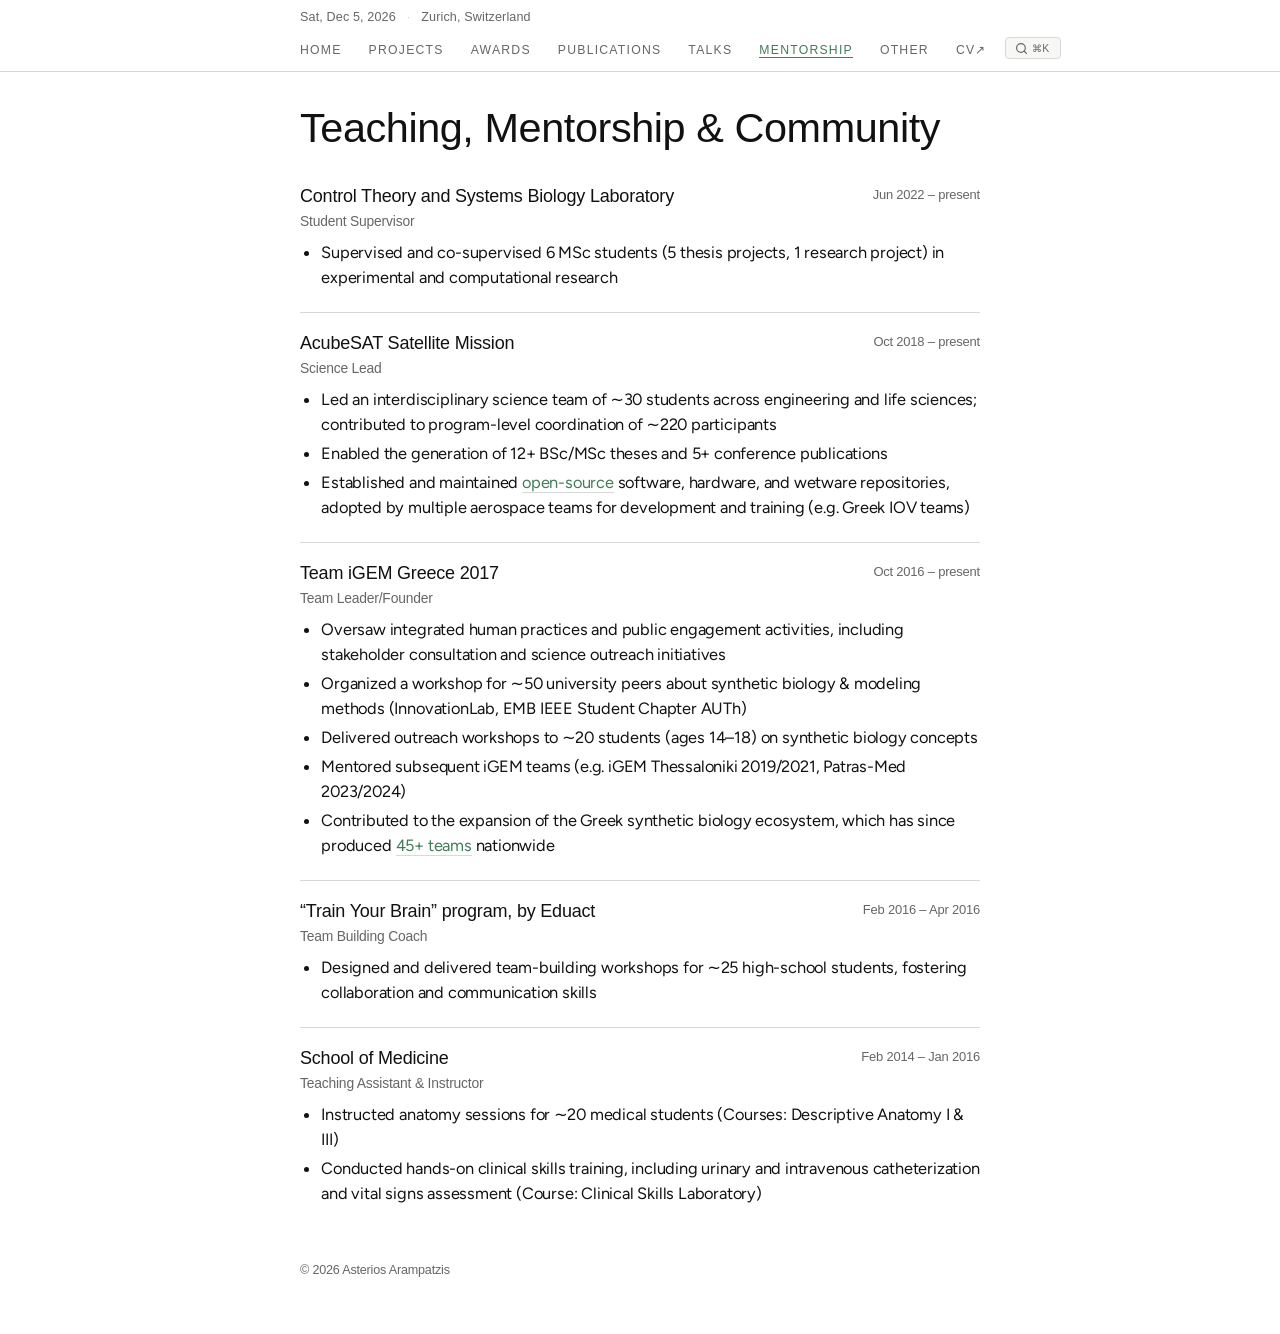
==== mentorship/index.html @ a6fd3494 "Add initial version" ====
<!DOCTYPE html>
<html lang="en">
<head>
  <meta charset="UTF-8">
  <meta name="viewport" content="width=device-width, initial-scale=1.0">
  <title>Mentorship &amp; Community &mdash; Asterios Arampatzis</title>
  <meta name="description" content="Mentorship and community activities of Asterios Arampatzis">
  <link rel="preconnect" href="https://fonts.googleapis.com">
  <link rel="preconnect" href="https://fonts.gstatic.com" crossorigin>
  <link href="https://fonts.googleapis.com/css2?family=Figtree:wght@400;500;600&display=swap" rel="stylesheet">
  <link rel="icon" type="image/svg+xml" href="../assets/favicon.svg">
  <link rel="stylesheet" href="../style.css">
  <script>const PAGE_ID = 'mentorship';</script>
</head>
<body>

  <main>
    <div class="page-title-strip">
      <h1>Teaching, Mentorship &amp; Community</h1>
    </div>
    <div class="page-content">

      <div class="entry">
        <div class="entry-header">
          <div class="entry-title-row">
            <span class="entry-title">Control Theory and Systems Biology Laboratory</span>
          </div>
          <span class="entry-date">Jun 2022 &ndash; present</span>
        </div>
        <div class="entry-sub">Student Supervisor</div>
        <ul class="entry-bullets">
          <li>Supervised and co-supervised 6 MSc students (5 thesis projects, 1 research project) in experimental and computational research</li>
        </ul>
      </div>

      <div class="entry">
        <div class="entry-header">
          <div class="entry-title-row">
            <span class="entry-title">AcubeSAT Satellite Mission</span>
          </div>
          <span class="entry-date">Oct 2018 &ndash; present</span>
        </div>
        <div class="entry-sub">Science Lead</div>
        <ul class="entry-bullets">
          <li>Led an interdisciplinary science team of ∼30 students across engineering and life sciences; contributed to program-level coordination of ∼220 participants</li>
          <li>Enabled the generation of 12+ BSc/MSc theses and 5+ conference publications</li>
          <li>Established and maintained <a href="https://gitlab.com/acubesat" target="_blank" rel="noopener">open-source</a> software, hardware, and wetware repositories, adopted by multiple aerospace teams for development and training (e.g. Greek IOV teams)</li>
        </ul>
      </div>

      <div class="entry">
        <div class="entry-header">
          <div class="entry-title-row">
            <span class="entry-title">Team iGEM Greece 2017</span>
          </div>
          <span class="entry-date">Oct 2016 &ndash; present</span>
        </div>
        <div class="entry-sub">Team Leader/Founder</div>
        <ul class="entry-bullets">
          <li>Oversaw integrated human practices and public engagement activities, including stakeholder consultation and science outreach initiatives</li>
          <li>Organized a workshop for ∼50 university peers about synthetic biology & modeling methods (InnovationLab, EMB IEEE Student Chapter AUTh)</li>
          <li>Delivered outreach workshops to ∼20 students (ages 14–18) on synthetic biology concepts</li>
          <li>Mentored subsequent iGEM teams (e.g. iGEM Thessaloniki 2019/2021, Patras-Med 2023/2024)</li>
          <li>Contributed to the expansion of the Greek synthetic biology ecosystem, which has since produced <a href="https://teams.igem.org/list?organiserTypes=higher-education&amp;input=Greece&amp;year=all" target="_blank" rel="noopener">45+ teams</a> nationwide</li>
        </ul>
      </div>

      <div class="entry">
        <div class="entry-header">
          <div class="entry-title-row">
            <span class="entry-title">&ldquo;Train Your Brain&rdquo; program, by Eduact</span>
          </div>
          <span class="entry-date">Feb 2016 &ndash; Apr 2016</span>
        </div>
        <div class="entry-sub">Team Building Coach</div>
        <ul class="entry-bullets">
          <li>Designed and delivered team-building workshops for ∼25 high-school students, fostering collaboration and communication skills</li>
        </ul>
      </div>

      <div class="entry">
        <div class="entry-header">
          <div class="entry-title-row">
            <span class="entry-title">School of Medicine</span>
          </div>
          <span class="entry-date">Feb 2014 &ndash; Jan 2016</span>
        </div>
        <div class="entry-sub">Teaching Assistant &amp; Instructor</div>
        <ul class="entry-bullets">
          <li>Instructed anatomy sessions for ∼20 medical students (Courses: Descriptive Anatomy I &amp; III)</li>
          <li>Conducted hands-on clinical skills training, including urinary and intravenous catheterization and vital signs assessment (Course: Clinical Skills Laboratory)</li>
        </ul>
      </div>

    </div>
  </main>

  <script src="../search-index.js"></script>
  <script src="../nav.js"></script>
  <script src="../search.js"></script>

</body>
</html>
---- style.css ----
/* =========================================================
   Reset & Base
   ========================================================= */

*, *::before, *::after {
  box-sizing: border-box;
  margin: 0;
  padding: 0;
}

:root {
  --text:       #111111;
  --muted:      #666666;
  --border:     #d8d8d8;
  --bg:         #ffffff;
  --bg-subtle:  #f7f7f5;
  --col-width:  680px;
  --pad-x:      2rem;
  --accent:     #427b58;
  --accent-dim: rgba(66, 123, 88, 0.10);
  --radius:     4px;

  --section-pad-y: 2.45rem;

  --font-display: 'Futura', sans-serif;
  --font-body:    'Figtree', system-ui, sans-serif;
  --font-ui:      'Futura', sans-serif;
}

html {
  font-size: 18px;
  scroll-behavior: smooth;
  scroll-padding-top: 80px;
}

body {
  font-family: var(--font-body);
  letter-spacing: -0.011em; /* This is the 'secret sauce' for Inter */
  color: var(--text);
  background: var(--bg);
  line-height: 1.6;
  -webkit-font-smoothing: antialiased;
  -moz-osx-font-smoothing: grayscale;
}

/* =========================================================
   Typography
   ========================================================= */

h1 {
  font-family: var(--font-display);
  font-size: 2.3rem;
  font-weight: 500;
  line-height: 1.15;
  letter-spacing: -0.01em;
  margin-bottom: 0.9rem;
}

h2 {
  font-family: var(--font-ui);
  font-size: 0.82rem;
  font-weight: 600;
  letter-spacing: 0.16em;
  text-transform: uppercase;
  color: var(--accent);
  margin-bottom: 1.6rem;
}

h2 .section-note {
  font-weight: 400;
  letter-spacing: 0.04em;
  text-transform: none;
  font-style: italic;
  color: var(--muted);
}

h3 {
  font-family: var(--font-display);
  font-size: 1.2rem;
  font-weight: 500;
  line-height: 1.3;
  margin-bottom: 0.5rem;
}

p { margin-bottom: 0.9em; }
p:last-child { margin-bottom: 0; }

main .hero-content p,
main .project-body,
main .project-category--misc .misc-lead,
main .project-category--misc .misc-list,
main .entry-desc {
  text-align: left;
}

a {
  color: var(--accent);
  text-decoration: none;
  border-bottom: 1px solid var(--border);
  transition: border-color 0.12s ease, color 0.12s ease;
}

a:hover { border-bottom-color: var(--accent); color: var(--accent); }

strong { font-weight: 600; }
em { font-style: italic; }

ul { list-style: none; }

/* =========================================================
   Header (status bar + nav)
   ========================================================= */

#site-header {
  position: sticky;
  top: 0;
  z-index: 100;
  background: rgba(255, 255, 255, 0.94);
  backdrop-filter: blur(6px);
  -webkit-backdrop-filter: blur(6px);
  border-bottom: 1px solid var(--border);
}

.header-inner {
  max-width: calc(var(--col-width) + var(--pad-x) * 2);
  margin: 0 auto;
  padding: 0 var(--pad-x);
  display: flex;
  flex-direction: column;
}

.status-bar {
  font-family: var(--font-ui);
  font-size: 0.7rem;
  color: var(--muted);
  padding: 0.4rem 0 0;
  letter-spacing: 0.01em;
}

.status-sep { color: var(--border); }

nav {
  display: flex;
  align-items: center;
  justify-content: space-between;
  padding: 0.35rem 0 0.45rem;
}

.nav-links {
  display: flex;
  gap: 1.5rem;
  list-style: none;
}

.nav-links a {
  font-family: var(--font-ui);
  font-size: 0.68rem;
  font-weight: 500;
  letter-spacing: 0.1em;
  text-transform: uppercase;
  color: var(--muted);
  border-bottom: none;
  transition: color 0.12s ease;
}

.nav-links a:hover,
.nav-links a.active {
  color: var(--accent);
}

.nav-links a.active {
  border-bottom: 1px solid var(--accent);
}

.nav-actions {
  display: flex;
  align-items: center;
  gap: 0.7rem;
  margin-left: 1rem;
}

.search-btn {
  display: inline-flex;
  align-items: center;
  gap: 0.3em;
  background: var(--bg-subtle);
  border: 1px solid var(--border);
  border-radius: var(--radius);
  padding: 0.22rem 0.55rem;
  cursor: pointer;
  color: var(--muted);
  font-family: var(--font-ui);
  font-size: 0.62rem;
  letter-spacing: 0.05em;
  transition: color 0.12s ease, border-color 0.12s ease;
}

.search-btn:hover { color: var(--accent); border-color: var(--accent); }

.search-kbd {
  font-family: var(--font-ui);
  font-size: 0.58rem;
  color: var(--muted);
}

.nav-toggle {
  display: none;
  background: none;
  border: none;
  cursor: pointer;
  font-size: 1.1rem;
  color: var(--text);
  line-height: 1;
  padding: 0.2rem;
}

/* =========================================================
   Main layout
   ========================================================= */

main {
  max-width: calc(var(--col-width) + var(--pad-x) * 2);
  margin: 0 auto;
  padding: 0 var(--pad-x);
}

section {
  padding: var(--section-pad-y) 0;
  border-bottom: 1px solid var(--border);
}

section:last-of-type { border-bottom: none; }

/* =========================================================
   Hero — split layout (home page)
   ========================================================= */

.hero {
  display: grid;
  grid-template-columns: 200px 1fr;
  column-gap: 2.4rem;
  align-items: start;
  padding-top: var(--section-pad-y);
  padding-bottom: var(--section-pad-y);
  border-bottom: 1px solid var(--border);
}

.hero-photo {
  flex-shrink: 0;
}

.hero-photo img {
  width: 200px;
  height: 200px;
  object-fit: cover;
  border-radius: var(--radius);
  display: block;
}

.hero-content { min-width: 0; }

.keyword-pills {
  display: flex;
  flex-wrap: wrap;
  gap: 0.35rem;
  margin-bottom: 1.1rem;
}

.pill {
  font-family: var(--font-ui);
  font-size: 0.65rem;
  font-weight: 500;
  letter-spacing: 0.06em;
  text-transform: uppercase;
  color: var(--accent);
  background: var(--accent-dim);
  border-radius: 20px;
  padding: 0.2rem 0.65rem;
}

/* =========================================================
   Social links
   ========================================================= */

.social-links {
  display: flex;
  flex-wrap: wrap;
  gap: 0.3rem 1.1rem;
  margin-top: 1.4rem;
}

.social-links a {
  font-family: var(--font-ui);
  font-size: 0.75rem;
  font-weight: 500;
  letter-spacing: 0.02em;
  color: var(--muted);
  border-bottom: none;
  display: inline-flex;
  align-items: center;
  gap: 0.3em;
  transition: color 0.12s ease;
}

.social-links a:hover { color: var(--accent); }

.social-links .icon {
  width: 20px;
  height: 20px;
}

.icon {
  width: 13px;
  height: 13px;
  fill: currentColor;
  flex-shrink: 0;
}

/* =========================================================
   About (keywords, photo)
   ========================================================= */

#about { padding-top: var(--section-pad-y); }

.keywords {
  font-size: 0.88rem;
  color: var(--accent);
  margin-bottom: 1.3rem;
  line-height: 1.5;
}

.about-photo {
  margin: 1.8rem 0;
  border-radius: 2px;
  overflow: hidden;
}

.about-photo img {
  width: 100%;
  height: auto;
  display: block;
}

/* =========================================================
   News
   ========================================================= */

.news-list li {
  display: grid;
  grid-template-columns: 6rem 1fr;
  column-gap: 1.2rem;
  padding: 0.55rem 0;
  border-bottom: 1px solid var(--border);
}

.news-list li:last-child { border-bottom: none; }

.news-date {
  font-family: var(--font-ui);
  font-size: 0.72rem;
  color: var(--muted);
  padding-top: 0.15em;
  white-space: nowrap;
}

.news-text { font-size: 0.93rem; line-height: 1.55; }

/* =========================================================
   Entries (research, teaching, etc.)
   ========================================================= */

.entry {
  padding: 1rem 0;
  border-bottom: 1px solid var(--border);
}

.entry:last-child { border-bottom: none; }
.entry.slim { padding: 0.7rem 0; }

.entry-header {
  display: flex;
  justify-content: space-between;
  align-items: flex-start;
  gap: 1rem;
  margin-bottom: 0.15rem;
}

.entry-title-row {
  display: flex;
  align-items: flex-start;
  gap: 0.6rem;
  flex: 1;
  min-width: 0;
}

.entry-title-row .entry-title { flex: 1; }

.entry-title {
  font-family: var(--font-display);
  font-size: 1rem;
  font-weight: 500;
  line-height: 1.35;
}

.entry-date {
  font-family: var(--font-ui);
  font-size: 0.72rem;
  color: var(--muted);
  white-space: nowrap;
  flex-shrink: 0;
  padding-top: 0.1em;
}

.entry-sub {
  font-family: var(--font-ui);
  font-size: 0.77rem;
  color: var(--muted);
  margin-bottom: 0.5rem;
  line-height: 1.45;
}

.entry-desc {
  font-size: 0.94rem;
  line-height: 1.6;
  margin-bottom: 0;
}

.entry-bullets {
  list-style: disc;
  padding-left: 1.3em;
  font-size: 0.91rem;
  line-height: 1.55;
  color: var(--text);
}

.entry-bullets li { margin-bottom: 0.2em; }

.entry-bullets-nested {
  list-style: circle;
  padding-left: 1.3em;
  margin-top: 0.2em;
}

/* =========================================================
   Institution logos
   ========================================================= */

.inst-logo {
  height: 18px;
  width: auto;
  max-width: 80px;
  object-fit: contain;
  flex-shrink: 0;
  vertical-align: middle;
  opacity: 0.85;
  transition: opacity 0.15s ease;
}

.inst-logo:hover { opacity: 1; }

/* Teaching page tuning: keep logos aligned with the entry date and title. */
.page--teaching .entry-title-row {
  align-items: center;
}

/* Talks page: slightly tighter heading-to-first-entry spacing */
.page--talks .page-content h2 {
  margin-bottom: 0.5rem;
}

/* Talks page: make the "Video ..." line match poster/oral typography below */
.page--talks .entry-desc {
  font-size: 0.77rem;
  line-height: 1.45;
}

.page--teaching .inst-logo {
  height: 20px;
  max-width: 90px;
  margin-top: 0.12em;
}

.page--teaching .inst-logo--eth {
  /* ETH SVG has different bounding box; tweak to align with the date text. */
  margin-top: 0.02em;
}

/* Teaching page: specific partners have taller/wider logos; boost size. */
.page--teaching .inst-logo--acubesat {
  height: 26px;
  max-width: 120px;
}

.page--teaching .inst-logo--eduact {
  height: 26px;
  max-width: 140px;
}

.page--teaching .inst-logo--american-farm-school {
  height: 26px;
  max-width: 200px;
}

/* =========================================================
   Project cards (projects.html)
   ========================================================= */

.project-category {
  padding: var(--section-pad-y) 0;
  border-bottom: 1px solid var(--border);
}

.project-category:last-of-type { border-bottom: none; }

.cat-header {
  display: flex;
  align-items: center;
  justify-content: space-between;
  gap: 1rem;
  margin-bottom: 1.45rem;
  width: 100%;
}

.cat-header h2 {
  margin-bottom: 0;
  flex: 1 1 auto;
  min-width: 0;
}

.cat-logos {
  display: flex;
  align-items: center;
  justify-content: flex-end;
  flex-wrap: wrap;
  gap: 0.8rem;
  flex-shrink: 0;
  margin-left: auto;
}

.cat-logo {
  height: 20px;
  width: auto;
  max-width: 90px;
  object-fit: contain;
  opacity: 0.75;
  transition: opacity 0.15s ease;
}

.cat-logo:hover { opacity: 1; }

.cat-logo-esa {
  height: 20px;
  max-width: 120px;
  object-fit: contain;
  object-position: left center;
}

/* AcubeSAT section: make partner logos more prominent */
#acubesat .cat-logo {
  height: 25px;
  max-width: 120px;
}

#acubesat .cat-logo-esa {
  height: 50px;
  max-width: 165px;
}

/* Misc (projects): intro + bullet list */
.project-category--misc {
  font-size: 0.93rem;
  line-height: 1.65;
}

.project-category--misc .misc-lead {
  margin-bottom: 0.65rem;
  color: var(--text);
}

.project-category--misc .misc-list {
  list-style: disc;
  padding-left: 1.35em;
  margin: 0;
  color: var(--text);
}

.project-category--misc .misc-list > li {
  margin-bottom: 0.7rem;
  text-align: left; /* keep figures/captions aligned with other misc images */
}

.project-category--misc .misc-list > li .project-image-figure {
  /* Avoid any inline text-align interactions that can end up centering the figure. */
  display: block;
}

.project-category--misc .misc-list > li:last-child {
  margin-bottom: 0;
}

.project-category--misc .misc-list-nested {
  list-style: circle;
  padding-left: 1.2em;
  margin: 0.4rem 0 0;
}

.project-category--misc .misc-list-nested li {
  margin-bottom: 0.35rem;
}

.project-category--misc .misc-list .project-images {
  margin-top: 0.75rem;
  margin-bottom: 0;
}

/* Project paragraph-format entry */
.project-heading-row {
  display: flex;
  align-items: flex-start;
  justify-content: space-between;
  gap: 0.8rem;
  margin-bottom: 0.7rem;
}

.project-heading-row h3 {
  margin-bottom: 0;
  flex: 1;
}

.project-logos {
  display: flex;
  align-items: center;
  gap: 0.6rem;
  flex-shrink: 0;
  padding-top: 0.25rem;
}

.project-body {
  font-size: 0.93rem;
  line-height: 1.65;
  margin-bottom: 0.75em;
}

.project-body:last-of-type { margin-bottom: 0; }

/* Project images */
.project-image-figure {
  /* Keep left alignment in list items while preserving caption wrapping. */
  display: inline-block;
  width: fit-content;
  max-width: 100%;
  margin: 1.2rem 0;
  vertical-align: top;
}

.project-image-figure .project-images {
  margin: 0;
  display: inline-flex;
  width: fit-content;
  flex-wrap: wrap;
}

.project-images {
  display: flex;
  gap: 0.75rem;
  margin: 1.2rem 0;
  flex-wrap: wrap;
}

.project-images img {
  height: 160px;
  width: auto;
  max-width: 100%;
  object-fit: cover;
  border-radius: var(--radius);
  border: 1px solid var(--border);
}

.project-image-caption {
  font-size: 0.68rem;
  color: var(--muted);
  margin: 0.4rem 0 0;
  line-height: 1.35;
  max-width: 100%;
  display: block;
  min-width: 0; /* allow wrapping instead of forcing the figure wider */
  text-align: left;
  white-space: normal;
  word-break: break-word;
  overflow-wrap: anywhere;
}

.project-image-caption a {
  color: var(--muted);
  border-bottom: 1px solid rgba(0, 0, 0, 0.12);
}

.project-image-caption a:hover {
  color: var(--accent);
  border-bottom-color: var(--accent);
}

/* iGEM featured media: slightly smaller tile copy (matches compact caption scale) */
#igem .media-tile-title {
  font-size: 0.68rem;
  line-height: 1.32;
}

#igem .media-tile-date {
  font-size: 0.57rem;
}

/* =========================================================
   Media grid (featured-in press tiles)
   ========================================================= */

.featured-label {
  font-family: var(--font-ui);
  font-size: 0.67rem;
  font-weight: 600;
  letter-spacing: 0.13em;
  text-transform: uppercase;
  color: var(--muted);
  margin: 1.8rem 0 0.8rem;
}

.media-grid {
  display: grid;
  grid-template-columns: repeat(auto-fill, minmax(150px, 1fr));
  gap: 0.6rem;
  margin-bottom: 1rem;
}

.media-tile {
  border: 1px solid var(--border);
  border-radius: var(--radius);
  overflow: hidden;
  background: var(--bg);
  transition: box-shadow 0.15s ease, transform 0.15s ease;
  text-decoration: none;
  border-bottom: none;
  display: flex;
  flex-direction: column;
}

.media-tile:hover {
  box-shadow: 0 4px 16px rgba(0,0,0,0.08);
  transform: translateY(-2px);
  border-color: #bbb;
}

.media-tile-img {
  width: 100%;
  height: 85px;
  object-fit: cover;
  background: var(--bg-subtle);
  display: block;
}

.media-tile-img.logo-tile {
  object-fit: contain;
  padding: 0.7rem;
}

.media-tile-body {
  padding: 0.5rem 0.6rem;
  flex: 1;
  display: flex;
  flex-direction: column;
  gap: 0.2rem;
}

.media-tile-outlet {
  font-family: var(--font-ui);
  font-size: 0.62rem;
  font-weight: 600;
  letter-spacing: 0.04em;
  text-transform: uppercase;
  color: var(--accent);
}

.media-tile-title {
  font-size: 0.72rem;
  line-height: 1.35;
  color: var(--text);
  display: -webkit-box;
  -webkit-line-clamp: 3;
  line-clamp: 3;
  -webkit-box-orient: vertical;
  overflow: hidden;
}

.media-tile-date {
  font-family: var(--font-ui);
  font-size: 0.6rem;
  color: var(--muted);
  margin-top: auto;
}

/* Press link list (also-covered-by) */
.press-list {
  display: flex;
  flex-wrap: wrap;
  gap: 0.25rem 0.8rem;
  font-family: var(--font-ui);
  font-size: 0.72rem;
}

.press-list a {
  color: var(--muted);
  border-bottom: none;
  transition: color 0.12s ease;
}

.press-list a:hover { color: var(--accent); }

.press-list-sep {
  color: var(--border);
  user-select: none;
}

/* =========================================================
   iGEM charts
   ========================================================= */

.chart-pair {
  display: grid;
  grid-template-columns: 1fr 1fr;
  gap: 1.5rem;
  margin: 1.5rem 0;
}

.chart-box {
  background: var(--bg-subtle);
  border: 1px solid var(--border);
  border-radius: var(--radius);
  padding: 1rem 0.8rem 0.8rem;
}

.chart-title {
  font-family: var(--font-ui);
  font-size: 0.65rem;
  font-weight: 600;
  letter-spacing: 0.09em;
  text-transform: none;
  color: var(--muted);
  margin-bottom: 0.6rem;
  text-align: center;
}

.chart-box svg { display: block; width: 100%; }

.chart-bar { fill: var(--accent); opacity: 0.8; transition: opacity 0.12s ease; }
.chart-bar:hover { opacity: 1; }
.chart-axis-label { font-family: var(--font-ui); font-size: 7.5px; fill: var(--muted); }
.chart-value-label { font-family: var(--font-ui); font-size: 7px; fill: var(--text); font-weight: 600; }

.chart-axis-title { font-family: var(--font-ui); font-size: 6.2px; fill: var(--muted); font-weight: 600; letter-spacing: 0.02em; }

/* =========================================================
   Publications
   ========================================================= */

.subsec {
  font-family: var(--font-ui);
  font-size: 0.67rem;
  font-weight: 500;
  letter-spacing: 0.12em;
  text-transform: uppercase;
  color: var(--muted);
  margin: 2rem 0 0.9rem;
}

.subsec:first-of-type { margin-top: 0; }

.pub-entry {
  padding: 0.85rem 0;
  border-bottom: 1px solid var(--border);
}

.pub-entry:last-child { border-bottom: none; }

.pub-tag {
  font-family: var(--font-ui);
  font-size: 0.72rem;
  color: var(--accent);
  line-height: 1.4;
  margin-bottom: 0.25rem;
}

.pub-tag a { color: var(--accent); font-size: 0.72rem; }
.pub-tag a:hover { color: var(--text); }

.pub-title {
  font-family: var(--font-display);
  font-size: 1rem;
  font-weight: 500;
  line-height: 1.38;
  margin-bottom: 0.2em;
}

.pub-authors {
  font-size: 0.85rem;
  color: var(--muted);
  line-height: 1.45;
  margin-bottom: 0;
}

/* =========================================================
   Honors / Awards
   ========================================================= */

.honors-list li {
  display: flex;
  justify-content: space-between;
  align-items: flex-start;
  gap: 1rem;
  padding: 0.6rem 0;
  border-bottom: 1px solid var(--border);
}

.honors-list li:last-child { border-bottom: none; }

.honor-left {
  display: flex;
  flex-direction: column;
  gap: 0.15em;
  flex: 1;
  min-width: 0;
}

.honor-name {
  font-size: 0.97rem;
  font-weight: 500;
  line-height: 1.35;
}

.honor-detail {
  font-size: 0.8rem;
  color: var(--muted);
  line-height: 1.4;
}

.honor-right {
  font-family: var(--font-ui);
  font-size: 0.72rem;
  color: var(--muted);
  text-align: right;
  flex-shrink: 0;
  display: flex;
  flex-direction: column;
  gap: 0.1em;
  align-items: flex-end;
}

/* =========================================================
   Skills grid
   ========================================================= */

.skills-grid {
  display: grid;
  grid-template-columns: 9rem 1fr;
  column-gap: 1.5rem;
  row-gap: 0;
}

.skills-category {
  font-family: var(--font-ui);
  font-size: 0.75rem;
  font-weight: 500;
  color: var(--muted);
  padding: 0.45rem 0;
  border-bottom: 1px solid var(--border);
  letter-spacing: 0.01em;
}

.skills-items {
  font-size: 0.91rem;
  padding: 0.45rem 0;
  border-bottom: 1px solid var(--border);
  line-height: 1.55;
  display: flex;
  flex-direction: column;
  gap: 0.25rem;
}

.skills-grid > *:last-child,
.skills-grid > *:nth-last-child(2) {
  border-bottom: none;
}

/* =========================================================
   Contact
   ========================================================= */

.contact-email {
  margin: 1rem 0 0.7rem;
  font-size: 1.1rem;
  font-style: italic;
}

.contact-email a {
  color: var(--text);
  border-bottom: 1px solid var(--border);
}

.contact-email a:hover { border-bottom-color: var(--accent); }

.contact-links {
  display: flex;
  flex-wrap: wrap;
  gap: 0.3rem 1.3rem;
}

.contact-links a {
  font-family: var(--font-ui);
  font-size: 0.78rem;
  color: var(--muted);
  border-bottom: none;
  transition: color 0.12s ease;
}

.contact-links a:hover { color: var(--accent); }

/* =========================================================
   Erdős–Bacon–Sabbath number (other.html)
   ========================================================= */

.ebs-display {
  display: flex;
  align-items: center;
  gap: 0.5rem;
  margin: 1.2rem 0 1.8rem;
  flex-wrap: wrap;
}

.ebs-btn {
  font-family: var(--font-display);
  font-size: 2.8rem;
  font-weight: 500;
  line-height: 1;
  background: none;
  border: none;
  cursor: pointer;
  color: var(--text);
  padding: 0.1em 0.15em;
  border-radius: var(--radius);
  transition: color 0.15s ease, background 0.15s ease;
  text-decoration: underline;
  text-decoration-color: transparent;
  text-underline-offset: 3px;
  transition: text-decoration-color 0.15s ease, color 0.15s ease;
}

.ebs-btn:hover {
  color: var(--accent);
  text-decoration-color: var(--accent);
}

.ebs-sep {
  font-family: var(--font-display);
  font-size: 2.8rem;
  color: var(--muted);
  line-height: 1;
  user-select: none;
}

.ebs-label {
  font-family: var(--font-ui);
  font-size: 0.68rem;
  letter-spacing: 0.08em;
  text-transform: uppercase;
  color: var(--muted);
  margin-top: 0.3rem;
}

/* =========================================================
   EBS inline detail panel
   ========================================================= */

.ebs-detail {
  overflow: hidden;
  max-height: 0;
  opacity: 0;
  transition: max-height 0.3s ease, opacity 0.25s ease;
  border-left: 2px solid var(--border);
  padding-left: 1.2rem;
  margin-top: 0;
}

.ebs-detail--open {
  max-height: 600px;
  opacity: 1;
  margin-top: 1.4rem;
}

.ebs-detail-title {
  font-family: var(--font-display);
  font-size: 1rem;
  font-weight: 500;
  margin-bottom: 0.7rem;
}

/* =========================================================
   Modals (<dialog>)
   ========================================================= */

dialog {
  border: none;
  border-radius: var(--radius);
  padding: 0;
  background: var(--bg);
  box-shadow: 0 8px 40px rgba(0,0,0,0.15);
  max-width: 90vw;
}

dialog::backdrop {
  background: rgba(0,0,0,0.35);
  backdrop-filter: blur(2px);
}

/* EBS info modals */
.ebs-modal-inner {
  padding: 1.6rem 1.8rem;
  max-width: 420px;
  width: 90vw;
}

.ebs-modal-inner h3 {
  font-size: 1.05rem;
  margin-bottom: 0.9rem;
}

.ebs-chain {
  list-style: none;
  font-size: 0.88rem;
  line-height: 1.7;
}

/* Block + absolute arrow — avoid flex on <li>: mixed text nodes and <a> children
   each become flex items and lay out in a row (fragmented “columns”). */
.ebs-chain li {
  position: relative;
  padding-left: 1.35em;
  margin-bottom: 0.35rem;
}

.ebs-chain li:last-child {
  margin-bottom: 0;
}

.ebs-chain li::before {
  content: '→';
  position: absolute;
  left: 0;
  top: 0.05em;
  color: var(--accent);
}

.modal-close {
  display: block;
  margin-top: 1.2rem;
  margin-left: auto;
  background: none;
  border: 1px solid var(--border);
  border-radius: var(--radius);
  padding: 0.3rem 0.9rem;
  font-family: var(--font-ui);
  font-size: 0.72rem;
  cursor: pointer;
  color: var(--muted);
  transition: color 0.12s ease, border-color 0.12s ease;
}

.modal-close:hover { color: var(--text); border-color: #999; }

/* Search dialog */
#search-dialog {
  width: 560px;
  max-width: 94vw;
  position: fixed;
  inset: 0;
  margin: 8vh auto auto;
  border-radius: 8px;
}

.search-inner {
  display: flex;
  flex-direction: column;
}

.search-bar {
  display: flex;
  align-items: center;
  gap: 0.7rem;
  padding: 0.85rem 1rem;
  border-bottom: 1px solid var(--border);
}

.search-bar svg { color: var(--muted); flex-shrink: 0; }

#search-input {
  flex: 1;
  border: none;
  outline: none;
  font-family: var(--font-body);
  font-size: 0.95rem;
  color: var(--text);
  background: transparent;
}

.search-esc {
  font-family: var(--font-ui);
  font-size: 0.6rem;
  border: 1px solid var(--border);
  border-radius: 3px;
  padding: 0.1rem 0.35rem;
  color: var(--muted);
  background: var(--bg-subtle);
  flex-shrink: 0;
}

#search-results {
  list-style: none;
  max-height: 340px;
  overflow-y: auto;
  padding: 0.35rem 0;
}

.search-result {
  display: flex;
  justify-content: space-between;
  align-items: center;
  padding: 0.55rem 1rem;
  cursor: pointer;
  gap: 1rem;
  transition: background 0.1s ease;
}

.search-result.focused,
.search-result:hover { background: var(--bg-subtle); }

.sr-label {
  font-size: 0.88rem;
  color: var(--text);
}

.sr-label mark {
  background: var(--accent-dim);
  color: var(--accent);
  border-radius: 2px;
  padding: 0 1px;
}

.sr-cat {
  font-family: var(--font-ui);
  font-size: 0.62rem;
  letter-spacing: 0.06em;
  text-transform: uppercase;
  color: var(--muted);
  flex-shrink: 0;
}

.search-empty {
  padding: 1rem;
  text-align: center;
  font-size: 0.85rem;
  color: var(--muted);
}

/* =========================================================
   Interests list (other.html)
   ========================================================= */

.interests-list {
  list-style: none;
}

.interests-list > li {
  padding: 0.75rem 0;
  border-bottom: 1px solid var(--border);
  font-size: 0.94rem;
  line-height: 1.65;
}

.interests-list > li:last-child { border-bottom: none; }

.interest-cat {
  font-family: var(--font-ui);
  font-size: 0.72rem;
  font-weight: 600;
  letter-spacing: 0.07em;
  text-transform: uppercase;
  color: var(--accent);
  margin-right: 0.5em;
}

.sports-sublist,
.interest-sublist {
  list-style: disc;
  padding-left: 1.35em;
  margin-top: 0.35rem;
}

.sports-sublist li,
.interest-sublist > li {
  margin-bottom: 0.35rem;
}

.sports-sublist li:last-child,
.interest-sublist > li:last-child {
  margin-bottom: 0;
}

.interest-sublist-nested {
  list-style: circle;
  padding-left: 1.2em;
  margin-top: 0.25rem;
  margin-bottom: 0;
}

.interest-sublist-nested li {
  margin-bottom: 0.2rem;
}

.interest-sublist-nested li:last-child {
  margin-bottom: 0;
}

/* =========================================================
   Footer
   ========================================================= */

#site-footer {
  max-width: calc(var(--col-width) + var(--pad-x) * 2);
  margin: 0 auto;
  padding: 1.8rem var(--pad-x) 3rem;
  font-family: var(--font-ui);
  font-size: 0.7rem;
  color: var(--muted);
}

#site-footer a {
  color: var(--muted);
  border-bottom: none;
}

#site-footer a:hover { color: var(--accent); }

.footer-note { color: var(--border); }

/* =========================================================
   Page title strip (non-home pages)
   ========================================================= */

.page-title-strip {
  padding: 1.85rem 0 0;
}

.page-title-strip h1 {
  margin-bottom: 0.75rem;
}

/* =========================================================
   Responsive — tablet
   ========================================================= */

@media (max-width: 720px) {
  :root { --pad-x: 1.4rem; }
  .skills-grid { grid-template-columns: 7rem 1fr; column-gap: 1rem; }
  .news-list li { grid-template-columns: 5rem 1fr; }
  .chart-pair { grid-template-columns: 1fr; }
  .media-grid { grid-template-columns: repeat(auto-fill, minmax(130px, 1fr)); }

  .hero {
    grid-template-columns: 160px 1fr;
    column-gap: 1.6rem;
  }
  .hero-photo img { width: 160px; height: 160px; }
}

/* =========================================================
   Responsive — mobile
   ========================================================= */

@media (max-width: 560px) {
  html { font-size: 17px; }
  :root { --pad-x: 1.1rem; }

  h1 { font-size: 1.95rem; }

  /* Mobile hero: stack vertically */
  .hero {
    grid-template-columns: 1fr;
    row-gap: 1.4rem;
  }

  .hero-photo img { width: 140px; height: 140px; }

  /* Mobile nav */
  .nav-links {
    display: none;
    position: absolute;
    top: 100%;
    left: 0;
    right: 0;
    background: var(--bg);
    border-bottom: 1px solid var(--border);
    flex-direction: column;
    gap: 0;
    padding: 0.5rem 0;
    box-shadow: 0 4px 12px rgba(0,0,0,0.07);
  }

  .nav-links.open { display: flex; }

  .nav-links a {
    display: block;
    padding: 0.7rem var(--pad-x);
    font-size: 0.75rem;
  }

  .nav-toggle { display: block; }
  #site-header { position: relative; }
  .nav-actions { margin-left: 0.55rem; }

  .entry-header { flex-wrap: wrap; }
  .entry-date { flex-basis: 100%; order: -1; }

  .honors-list li { flex-direction: column; }
  .honor-right { text-align: left; align-items: flex-start; }

  .news-list li {
    grid-template-columns: 1fr;
    row-gap: 0.2rem;
  }

  .skills-grid { grid-template-columns: 1fr; }

  .skills-category,
  .skills-items { border-bottom: none; padding: 0.2rem 0; }

  .skills-category { margin-top: 0.8rem; padding-bottom: 0; }
  .skills-grid > *:first-child { margin-top: 0; }

  section { padding: 2.15rem 0; }

  .project-images img { height: 120px; }

  .media-grid { grid-template-columns: repeat(auto-fill, minmax(120px, 1fr)); }

  .ebs-btn, .ebs-sep { font-size: 2.1rem; }

  #search-dialog { margin-top: 4vh; }
}

@media (max-width: 380px) {
  html { font-size: 16px; }
}
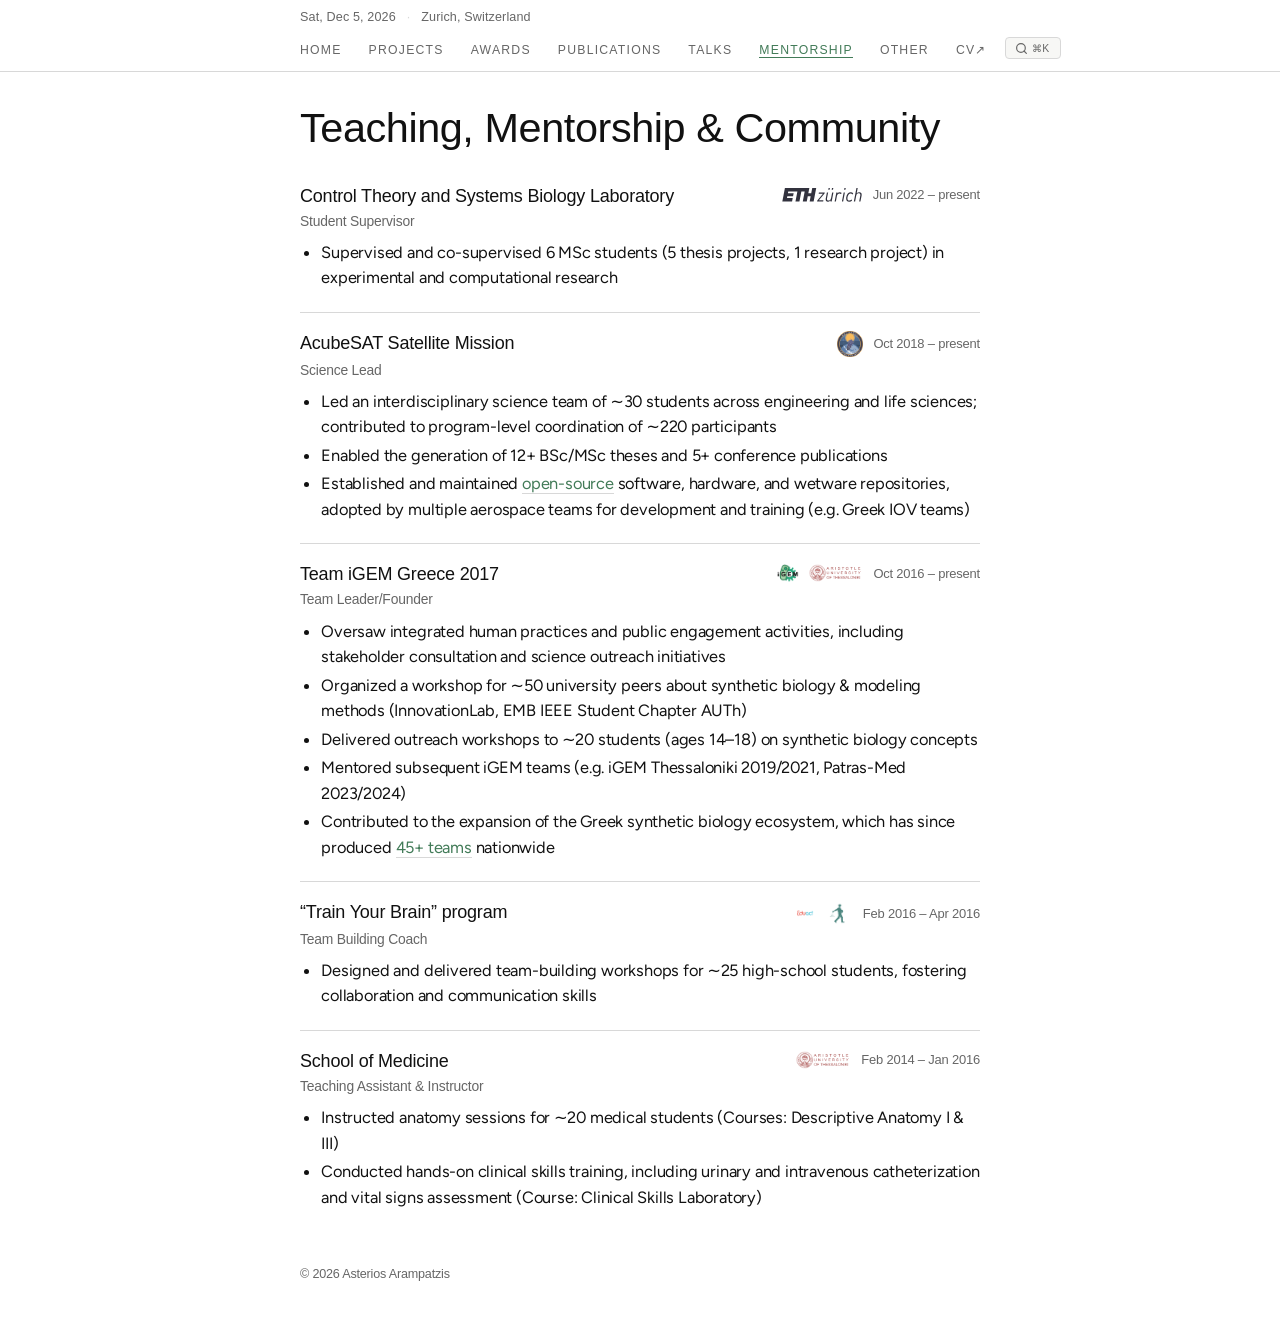
==== commit 80e16b37: "Add additional logos" ====
--- a/mentorship/index.html
+++ b/mentorship/index.html
@@ -12,7 +12,7 @@
   <link rel="stylesheet" href="../style.css">
   <script>const PAGE_ID = 'mentorship';</script>
 </head>
-<body>
+<body class="page--mentorship">
 
   <main>
     <div class="page-title-strip">
@@ -25,7 +25,12 @@
           <div class="entry-title-row">
             <span class="entry-title">Control Theory and Systems Biology Laboratory</span>
           </div>
-          <span class="entry-date">Jun 2022 &ndash; present</span>
+          <div class="entry-meta">
+            <div class="entry-logos" aria-label="Institution logos">
+              <img src="../assets/logos/eth-zurich.svg" alt="ETH Zurich" class="inst-logo inst-logo--eth">
+            </div>
+            <span class="entry-date">Jun 2022 &ndash; present</span>
+          </div>
         </div>
         <div class="entry-sub">Student Supervisor</div>
         <ul class="entry-bullets">
@@ -38,7 +43,12 @@
           <div class="entry-title-row">
             <span class="entry-title">AcubeSAT Satellite Mission</span>
           </div>
-          <span class="entry-date">Oct 2018 &ndash; present</span>
+          <div class="entry-meta">
+            <div class="entry-logos" aria-label="Institution logos">
+              <img src="../assets/logos/acubesat.png" alt="AcubeSAT" class="inst-logo inst-logo--acubesat">
+            </div>
+            <span class="entry-date">Oct 2018 &ndash; present</span>
+          </div>
         </div>
         <div class="entry-sub">Science Lead</div>
         <ul class="entry-bullets">
@@ -53,7 +63,13 @@
           <div class="entry-title-row">
             <span class="entry-title">Team iGEM Greece 2017</span>
           </div>
-          <span class="entry-date">Oct 2016 &ndash; present</span>
+          <div class="entry-meta">
+            <div class="entry-logos" aria-label="Institution logos">
+              <img src="../assets/logos/igem.png" alt="iGEM" class="inst-logo">
+              <img src="../assets/logos/auth.png" alt="AUTh" class="inst-logo">
+            </div>
+            <span class="entry-date">Oct 2016 &ndash; present</span>
+          </div>
         </div>
         <div class="entry-sub">Team Leader/Founder</div>
         <ul class="entry-bullets">
@@ -68,9 +84,15 @@
       <div class="entry">
         <div class="entry-header">
           <div class="entry-title-row">
-            <span class="entry-title">&ldquo;Train Your Brain&rdquo; program, by Eduact</span>
+            <span class="entry-title">&ldquo;Train Your Brain&rdquo; program</span>
           </div>
-          <span class="entry-date">Feb 2016 &ndash; Apr 2016</span>
+          <div class="entry-meta">
+            <div class="entry-logos" aria-label="Institution logos">
+              <img src="../assets/logos/eduact.png" alt="Eduact" class="inst-logo inst-logo--eduact">
+              <img src="../assets/logos/americanfarmschool.png" alt="American Farm School" class="inst-logo inst-logo--american-farm-school">
+            </div>
+            <span class="entry-date">Feb 2016 &ndash; Apr 2016</span>
+          </div>
         </div>
         <div class="entry-sub">Team Building Coach</div>
         <ul class="entry-bullets">
@@ -83,7 +105,12 @@
           <div class="entry-title-row">
             <span class="entry-title">School of Medicine</span>
           </div>
-          <span class="entry-date">Feb 2014 &ndash; Jan 2016</span>
+          <div class="entry-meta">
+            <div class="entry-logos" aria-label="Institution logos">
+              <img src="../assets/logos/auth.png" alt="AUTh" class="inst-logo">
+            </div>
+            <span class="entry-date">Feb 2014 &ndash; Jan 2016</span>
+          </div>
         </div>
         <div class="entry-sub">Teaching Assistant &amp; Instructor</div>
         <ul class="entry-bullets">
--- a/style.css
+++ b/style.css
@@ -385,6 +385,27 @@
   margin-bottom: 0.15rem;
 }
 
+.entry-meta {
+  display: inline-flex;
+  align-items: center;
+  gap: 0.6rem;
+  flex-shrink: 0;
+}
+
+.entry-logos {
+  display: inline-flex;
+  align-items: center;
+  gap: 0.45rem;
+}
+
+.entry-logos a {
+  border-bottom: none;
+}
+
+.entry-logos img {
+  display: block;
+}
+
 .entry-title-row {
   display: flex;
   align-items: flex-start;
@@ -458,17 +479,14 @@
 
 .inst-logo:hover { opacity: 1; }
 
-/* Teaching page tuning: keep logos aligned with the entry date and title. */
 .page--teaching .entry-title-row {
   align-items: center;
 }
 
-/* Talks page: slightly tighter heading-to-first-entry spacing */
 .page--talks .page-content h2 {
   margin-bottom: 0.5rem;
 }
 
-/* Talks page: make the "Video ..." line match poster/oral typography below */
 .page--talks .entry-desc {
   font-size: 0.77rem;
   line-height: 1.45;
@@ -481,11 +499,9 @@
 }
 
 .page--teaching .inst-logo--eth {
-  /* ETH SVG has different bounding box; tweak to align with the date text. */
   margin-top: 0.02em;
 }
 
-/* Teaching page: specific partners have taller/wider logos; boost size. */
 .page--teaching .inst-logo--acubesat {
   height: 26px;
   max-width: 120px;
@@ -497,6 +513,17 @@
 }
 
 .page--teaching .inst-logo--american-farm-school {
+  height: 26px;
+  max-width: 200px;
+}
+
+.page--mentorship .inst-logo--acubesat,
+.page--mentorship .inst-logo--eduact {
+  height: 26px;
+  max-width: 140px;
+}
+
+.page--mentorship .inst-logo--american-farm-school {
   height: 26px;
   max-width: 200px;
 }
@@ -700,7 +727,6 @@
   border-bottom-color: var(--accent);
 }
 
-/* iGEM featured media: slightly smaller tile copy (matches compact caption scale) */
 #igem .media-tile-title {
   font-size: 0.68rem;
   line-height: 1.32;
@@ -1425,7 +1451,47 @@
   .nav-actions { margin-left: 0.55rem; }
 
   .entry-header { flex-wrap: wrap; }
-  .entry-date { flex-basis: 100%; order: -1; }
+  .entry-meta {
+    flex-basis: 100%;
+    order: -1;
+    justify-content: flex-end;
+    flex-wrap: wrap;
+  }
+  .entry-date { order: 2; }
+
+  .page--mentorship .entry-header {
+    flex-wrap: nowrap;
+    align-items: center;
+    gap: 0.6rem;
+  }
+
+  .page--mentorship .entry-title-row {
+    align-items: center;
+  }
+
+  .page--mentorship .entry-title {
+    font-size: 0.92rem;
+    line-height: 1.22;
+  }
+
+  .page--mentorship .entry-meta {
+    flex-basis: auto;
+    order: 0;
+    justify-content: flex-end;
+    flex-wrap: nowrap;
+    margin-top: 0;
+    gap: 0.5rem;
+  }
+
+  .page--mentorship .entry-date {
+    font-size: 0.66rem;
+    padding-top: 0;
+  }
+
+  .page--mentorship .inst-logo {
+    height: 18px;
+    max-width: 80px;
+  }
 
   .honors-list li { flex-direction: column; }
   .honor-right { text-align: left; align-items: flex-start; }
